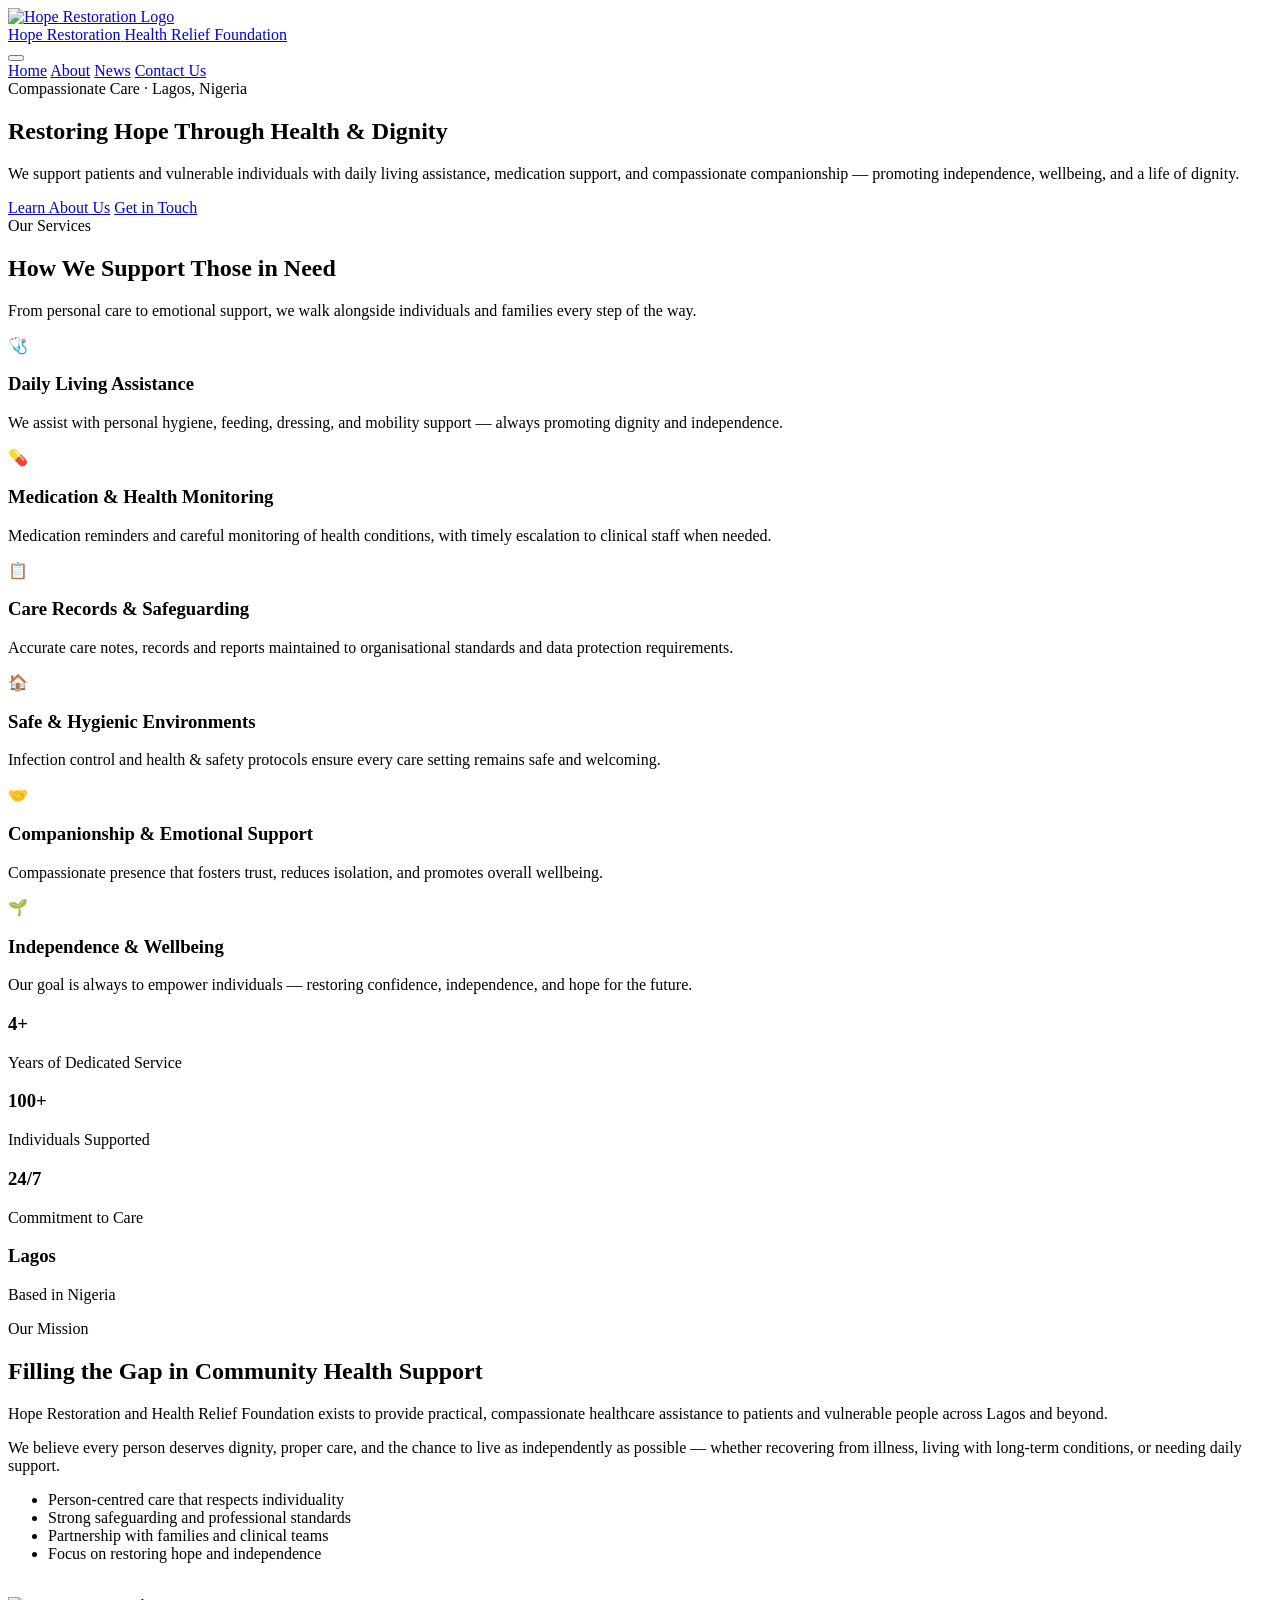
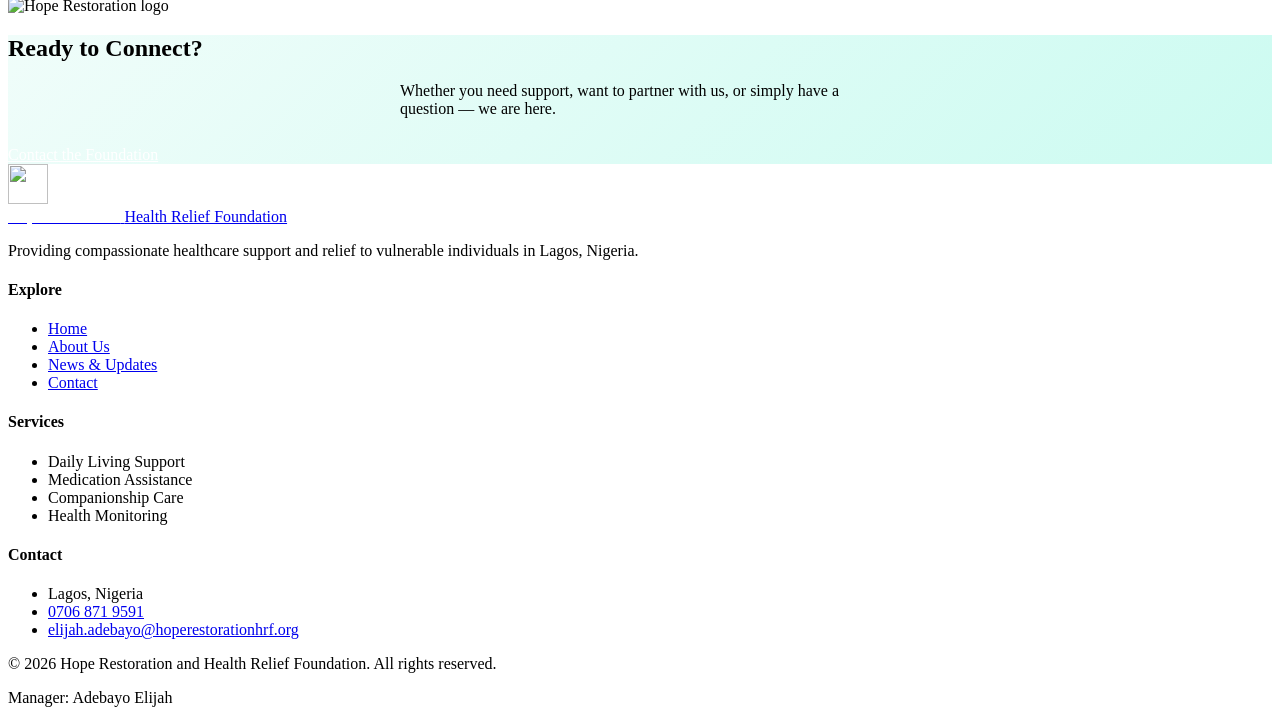
==== index.html @ 892099af "Add main pages: Home and About" ====
<!DOCTYPE html>
<html lang="en">
<head>
  <meta charset="UTF-8" />
  <meta name="viewport" content="width=device-width, initial-scale=1.0" />
  <meta name="description" content="Hope Restoration and Health Relief Foundation - Providing compassionate healthcare support, daily living assistance, and relief for vulnerable individuals in Lagos, Nigeria." />
  <meta name="keywords" content="healthcare, health relief, support worker, Lagos, Nigeria, NGO, care foundation" />
  <title>Hope Restoration & Health Relief Foundation | Home</title>
  <link rel="icon" href="favicon.svg" type="image/svg+xml" />
  <link rel="preconnect" href="https://fonts.googleapis.com" />
  <link rel="preconnect" href="https://fonts.gstatic.com" crossorigin />
  <link href="https://fonts.googleapis.com/css2?family=Inter:wght@400;500;600;700&display=swap" rel="stylesheet" />
  <link rel="stylesheet" href="css/styles.css" />
</head>
<body>
  <!-- Header -->
  <header class="header">
    <div class="container">
      <nav class="nav" aria-label="Main navigation">
        <a href="index.html" class="logo">
          <img src="images/logo.svg" alt="Hope Restoration Logo" width="48" height="48" />
          <div class="logo-text">
            <span>Hope Restoration</span>
            <span>Health Relief Foundation</span>
          </div>
        </a>
        <button class="menu-toggle" aria-label="Toggle menu" aria-expanded="false">
          <span></span><span></span><span></span>
        </button>
        <div class="nav-links">
          <a href="index.html" class="active">Home</a>
          <a href="about.html">About</a>
          <a href="news.html">News</a>
          <a href="contact.html" class="nav-cta">Contact Us</a>
        </div>
      </nav>
    </div>
  </header>

  <!-- Hero -->
  <section class="hero">
    <div class="container">
      <div class="hero-content">
        <span class="hero-badge">Compassionate Care · Lagos, Nigeria</span>
        <h1>Restoring Hope Through Health &amp; Dignity</h1>
        <p>
          We support patients and vulnerable individuals with daily living assistance, 
          medication support, and compassionate companionship — promoting independence, 
          wellbeing, and a life of dignity.
        </p>
        <div class="hero-buttons">
          <a href="about.html" class="btn btn-primary">Learn About Us</a>
          <a href="contact.html" class="btn btn-outline">Get in Touch</a>
        </div>
      </div>
    </div>
  </section>

  <!-- What We Do -->
  <section class="section">
    <div class="container">
      <div class="section-header">
        <span class="eyebrow">Our Services</span>
        <h2>How We Support Those in Need</h2>
        <p>From personal care to emotional support, we walk alongside individuals and families every step of the way.</p>
      </div>
      <div class="cards">
        <article class="card">
          <div class="card-icon" aria-hidden="true">🩺</div>
          <h3>Daily Living Assistance</h3>
          <p>We assist with personal hygiene, feeding, dressing, and mobility support — always promoting dignity and independence.</p>
        </article>
        <article class="card">
          <div class="card-icon" aria-hidden="true">💊</div>
          <h3>Medication &amp; Health Monitoring</h3>
          <p>Medication reminders and careful monitoring of health conditions, with timely escalation to clinical staff when needed.</p>
        </article>
        <article class="card">
          <div class="card-icon" aria-hidden="true">📋</div>
          <h3>Care Records &amp; Safeguarding</h3>
          <p>Accurate care notes, records and reports maintained to organisational standards and data protection requirements.</p>
        </article>
        <article class="card">
          <div class="card-icon" aria-hidden="true">🏠</div>
          <h3>Safe &amp; Hygienic Environments</h3>
          <p>Infection control and health &amp; safety protocols ensure every care setting remains safe and welcoming.</p>
        </article>
        <article class="card">
          <div class="card-icon" aria-hidden="true">🤝</div>
          <h3>Companionship &amp; Emotional Support</h3>
          <p>Compassionate presence that fosters trust, reduces isolation, and promotes overall wellbeing.</p>
        </article>
        <article class="card">
          <div class="card-icon" aria-hidden="true">🌱</div>
          <h3>Independence &amp; Wellbeing</h3>
          <p>Our goal is always to empower individuals — restoring confidence, independence, and hope for the future.</p>
        </article>
      </div>
    </div>
  </section>

  <!-- Stats -->
  <section class="stats">
    <div class="container">
      <div class="stats-grid">
        <div class="stat-item">
          <h3>4+</h3>
          <p>Years of Dedicated Service</p>
        </div>
        <div class="stat-item">
          <h3>100+</h3>
          <p>Individuals Supported</p>
        </div>
        <div class="stat-item">
          <h3>24/7</h3>
          <p>Commitment to Care</p>
        </div>
        <div class="stat-item">
          <h3>Lagos</h3>
          <p>Based in Nigeria</p>
        </div>
      </div>
    </div>
  </section>

  <!-- Mission Preview -->
  <section class="section bg-white">
    <div class="container">
      <div class="mission-grid">
        <div class="mission-content">
          <span class="eyebrow">Our Mission</span>
          <h2>Filling the Gap in Community Health Support</h2>
          <p>
            Hope Restoration and Health Relief Foundation exists to provide practical, 
            compassionate healthcare assistance to patients and vulnerable people across Lagos and beyond.
          </p>
          <p>
            We believe every person deserves dignity, proper care, and the chance to live as independently 
            as possible — whether recovering from illness, living with long-term conditions, or needing daily support.
          </p>
          <ul class="mission-list">
            <li>Person-centred care that respects individuality</li>
            <li>Strong safeguarding and professional standards</li>
            <li>Partnership with families and clinical teams</li>
            <li>Focus on restoring hope and independence</li>
          </ul>
          <a href="about.html" class="btn btn-primary" style="margin-top: 1.5rem; background: var(--primary); color: white;">Our Full Story</a>
        </div>
        <div class="mission-image">
          <img src="images/logo.svg" alt="Hope Restoration logo" width="180" height="180" />
        </div>
      </div>
    </div>
  </section>

  <!-- CTA -->
  <section class="section" style="background: linear-gradient(135deg, #f0fdfa, #ccfbf1);">
    <div class="container text-center">
      <h2>Ready to Connect?</h2>
      <p style="color: var(--text-muted); max-width: 480px; margin: 0.75rem auto 1.75rem;">
        Whether you need support, want to partner with us, or simply have a question — we are here.
      </p>
      <a href="contact.html" class="btn btn-primary" style="background: var(--primary); color: white;">Contact the Foundation</a>
    </div>
  </section>

  <!-- Footer -->
  <footer class="footer">
    <div class="container">
      <div class="footer-grid">
        <div class="footer-brand">
          <a href="index.html" class="logo">
            <img src="images/logo.svg" alt="" width="40" height="40" />
          <div class="logo-text">
              <span style="color: white;">Hope Restoration</span>
              <span>Health Relief Foundation</span>
            </div>
          </a>
          <p>Providing compassionate healthcare support and relief to vulnerable individuals in Lagos, Nigeria.</p>
        </div>
        <div>
          <h4>Explore</h4>
          <ul>
            <li><a href="index.html">Home</a></li>
            <li><a href="about.html">About Us</a></li>
            <li><a href="news.html">News &amp; Updates</a></li>
            <li><a href="contact.html">Contact</a></li>
          </ul>
        </div>
        <div>
          <h4>Services</h4>
          <ul>
            <li>Daily Living Support</li>
            <li>Medication Assistance</li>
            <li>Companionship Care</li>
            <li>Health Monitoring</li>
          </ul>
        </div>
        <div>
          <h4>Contact</h4>
          <ul>
            <li>Lagos, Nigeria</li>
            <li><a href="tel:+2347068719591">0706 871 9591</a></li>
            <li><a href="mailto:elijah.adebayo@hoperestorationhrf.org">elijah.adebayo@hoperestorationhrf.org</a></li>
          </ul>
        </div>
      </div>
      <div class="footer-bottom">
        <p>&copy; 2026 Hope Restoration and Health Relief Foundation. All rights reserved.</p>
        <p>Manager: Adebayo Elijah</p>
      </div>
    </div>
  </footer>

  <script src="js/main.js"></script>
</body>
</html>
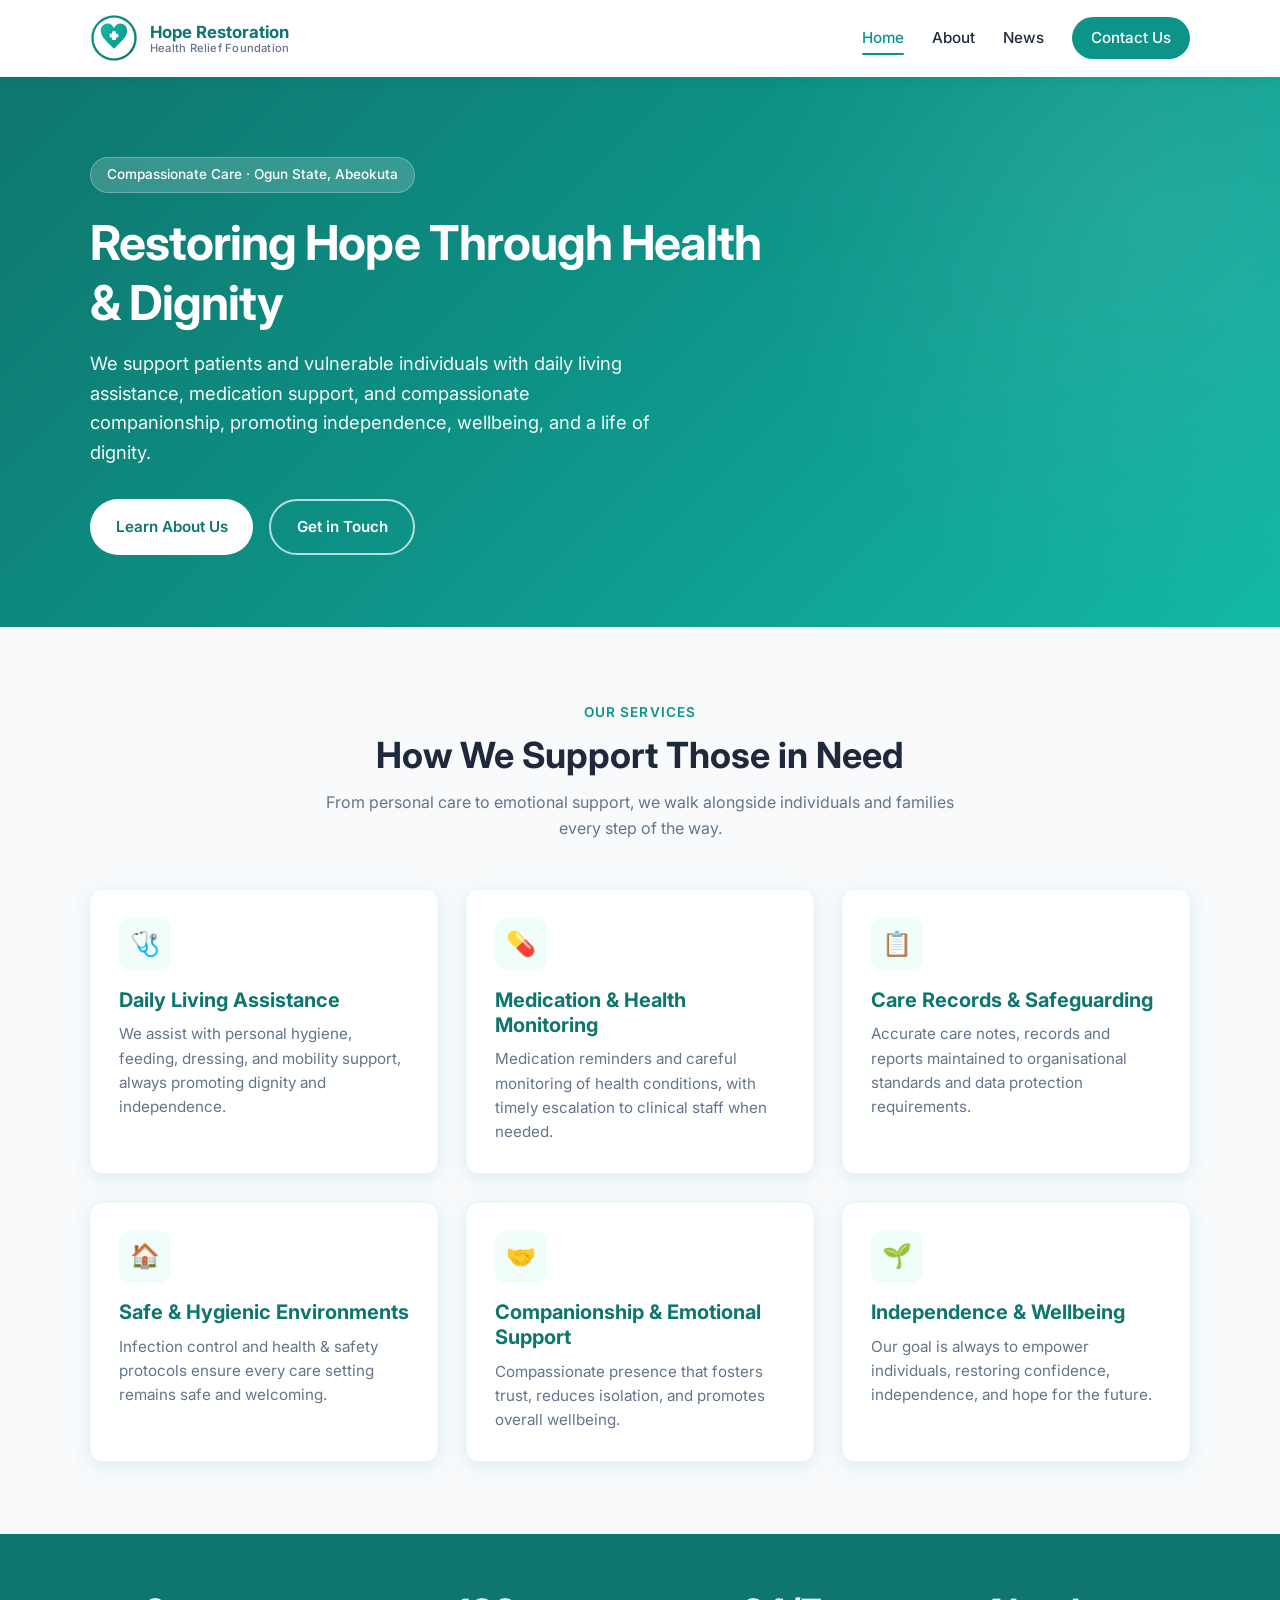
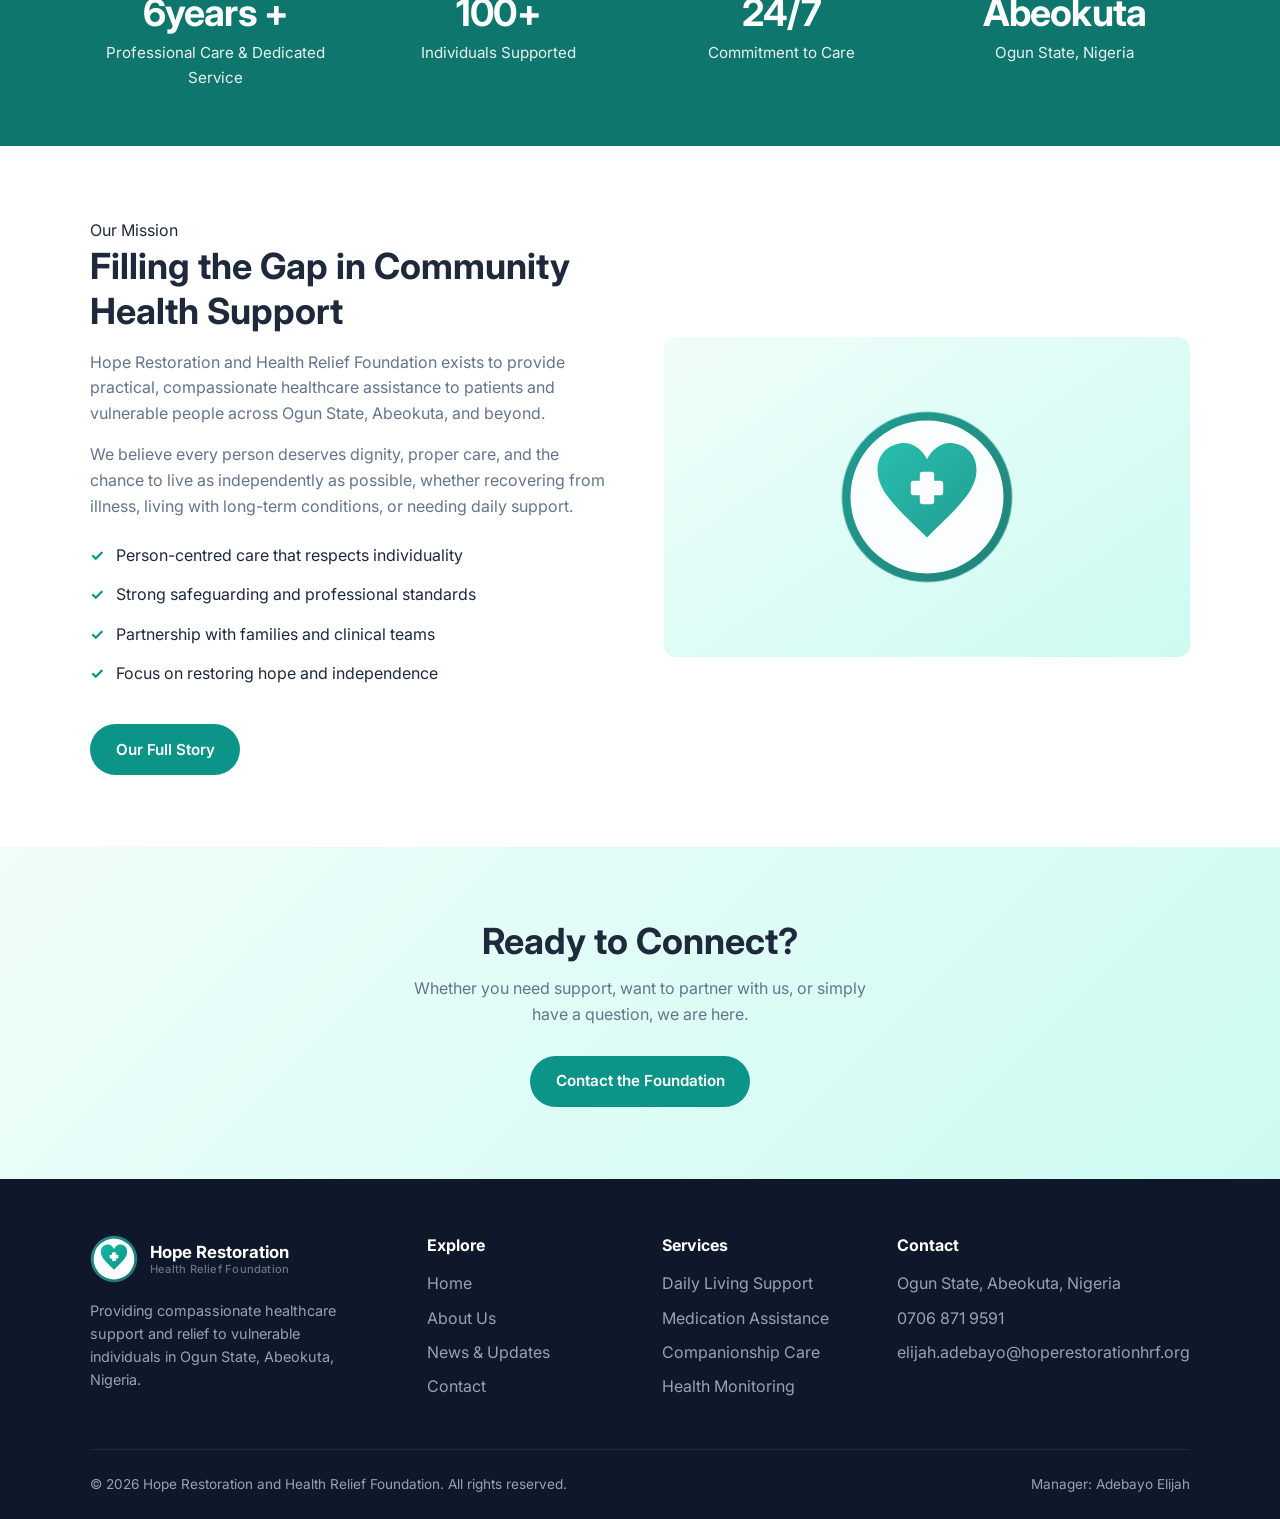
==== commit b352a7b1: "Update location to Ogun State Abeokuta, set professional years to 6years +, remove AI-style em-dashe" ====
--- a/index.html
+++ b/index.html
@@ -3,8 +3,8 @@
 <head>
   <meta charset="UTF-8" />
   <meta name="viewport" content="width=device-width, initial-scale=1.0" />
-  <meta name="description" content="Hope Restoration and Health Relief Foundation - Providing compassionate healthcare support, daily living assistance, and relief for vulnerable individuals in Lagos, Nigeria." />
-  <meta name="keywords" content="healthcare, health relief, support worker, Lagos, Nigeria, NGO, care foundation" />
+  <meta name="description" content="Hope Restoration and Health Relief Foundation: Providing compassionate healthcare support, daily living assistance, and relief for vulnerable individuals in Ogun State, Abeokuta, Nigeria." />
+  <meta name="keywords" content="healthcare, health relief, support worker, Ogun State, Abeokuta, Nigeria, NGO, care foundation" />
   <title>Hope Restoration & Health Relief Foundation | Home</title>
   <link rel="icon" href="favicon.svg" type="image/svg+xml" />
   <link rel="preconnect" href="https://fonts.googleapis.com" />
@@ -41,11 +41,11 @@
   <section class="hero">
     <div class="container">
       <div class="hero-content">
-        <span class="hero-badge">Compassionate Care · Lagos, Nigeria</span>
+        <span class="hero-badge">Compassionate Care · Ogun State, Abeokuta</span>
         <h1>Restoring Hope Through Health &amp; Dignity</h1>
         <p>
           We support patients and vulnerable individuals with daily living assistance, 
-          medication support, and compassionate companionship — promoting independence, 
+          medication support, and compassionate companionship, promoting independence, 
           wellbeing, and a life of dignity.
         </p>
         <div class="hero-buttons">
@@ -68,7 +68,7 @@
         <article class="card">
           <div class="card-icon" aria-hidden="true">🩺</div>
           <h3>Daily Living Assistance</h3>
-          <p>We assist with personal hygiene, feeding, dressing, and mobility support — always promoting dignity and independence.</p>
+          <p>We assist with personal hygiene, feeding, dressing, and mobility support, always promoting dignity and independence.</p>
         </article>
         <article class="card">
           <div class="card-icon" aria-hidden="true">💊</div>
@@ -93,7 +93,7 @@
         <article class="card">
           <div class="card-icon" aria-hidden="true">🌱</div>
           <h3>Independence &amp; Wellbeing</h3>
-          <p>Our goal is always to empower individuals — restoring confidence, independence, and hope for the future.</p>
+          <p>Our goal is always to empower individuals, restoring confidence, independence, and hope for the future.</p>
         </article>
       </div>
     </div>
@@ -104,8 +104,8 @@
     <div class="container">
       <div class="stats-grid">
         <div class="stat-item">
-          <h3>4+</h3>
-          <p>Years of Dedicated Service</p>
+          <h3>6years +</h3>
+          <p>Professional Care &amp; Dedicated Service</p>
         </div>
         <div class="stat-item">
           <h3>100+</h3>
@@ -116,8 +116,8 @@
           <p>Commitment to Care</p>
         </div>
         <div class="stat-item">
-          <h3>Lagos</h3>
-          <p>Based in Nigeria</p>
+          <h3>Abeokuta</h3>
+          <p>Ogun State, Nigeria</p>
         </div>
       </div>
     </div>
@@ -132,11 +132,11 @@
           <h2>Filling the Gap in Community Health Support</h2>
           <p>
             Hope Restoration and Health Relief Foundation exists to provide practical, 
-            compassionate healthcare assistance to patients and vulnerable people across Lagos and beyond.
+            compassionate healthcare assistance to patients and vulnerable people across Ogun State, Abeokuta, and beyond.
           </p>
           <p>
             We believe every person deserves dignity, proper care, and the chance to live as independently 
-            as possible — whether recovering from illness, living with long-term conditions, or needing daily support.
+            as possible, whether recovering from illness, living with long-term conditions, or needing daily support.
           </p>
           <ul class="mission-list">
             <li>Person-centred care that respects individuality</li>
@@ -158,7 +158,7 @@
     <div class="container text-center">
       <h2>Ready to Connect?</h2>
       <p style="color: var(--text-muted); max-width: 480px; margin: 0.75rem auto 1.75rem;">
-        Whether you need support, want to partner with us, or simply have a question — we are here.
+        Whether you need support, want to partner with us, or simply have a question, we are here.
       </p>
       <a href="contact.html" class="btn btn-primary" style="background: var(--primary); color: white;">Contact the Foundation</a>
     </div>
@@ -176,7 +176,7 @@
               <span>Health Relief Foundation</span>
             </div>
           </a>
-          <p>Providing compassionate healthcare support and relief to vulnerable individuals in Lagos, Nigeria.</p>
+          <p>Providing compassionate healthcare support and relief to vulnerable individuals in Ogun State, Abeokuta, Nigeria.</p>
         </div>
         <div>
           <h4>Explore</h4>
@@ -199,7 +199,7 @@
         <div>
           <h4>Contact</h4>
           <ul>
-            <li>Lagos, Nigeria</li>
+            <li>Ogun State, Abeokuta, Nigeria</li>
             <li><a href="tel:+2347068719591">0706 871 9591</a></li>
             <li><a href="mailto:elijah.adebayo@hoperestorationhrf.org">elijah.adebayo@hoperestorationhrf.org</a></li>
           </ul>
--- a/css/styles.css
+++ b/css/styles.css
@@ -0,0 +1,815 @@
+/* Hope Restoration and Health Relief Foundation - Main Styles */
+
+:root {
+  --primary: #0d9488;
+  --primary-dark: #0f766e;
+  --primary-light: #14b8a6;
+  --accent: #f0fdfa;
+  --text: #1e293b;
+  --text-muted: #64748b;
+  --white: #ffffff;
+  --bg: #f8fafc;
+  --shadow: 0 4px 20px rgba(13, 148, 136, 0.12);
+  --shadow-lg: 0 10px 40px rgba(13, 148, 136, 0.15);
+  --radius: 12px;
+  --transition: all 0.3s ease;
+}
+
+* {
+  margin: 0;
+  padding: 0;
+  box-sizing: border-box;
+}
+
+html {
+  scroll-behavior: smooth;
+}
+
+body {
+  font-family: 'Inter', 'Segoe UI', system-ui, -apple-system, sans-serif;
+  color: var(--text);
+  background: var(--bg);
+  line-height: 1.6;
+  overflow-x: hidden;
+}
+
+img {
+  max-width: 100%;
+  height: auto;
+  display: block;
+}
+
+a {
+  text-decoration: none;
+  color: inherit;
+  transition: var(--transition);
+}
+
+ul {
+  list-style: none;
+}
+
+/* Typography */
+h1, h2, h3, h4 {
+  font-weight: 700;
+  line-height: 1.25;
+  color: var(--text);
+}
+
+h1 { font-size: clamp(2rem, 5vw, 3rem); }
+h2 { font-size: clamp(1.6rem, 4vw, 2.25rem); }
+h3 { font-size: 1.25rem; }
+
+.container {
+  width: 100%;
+  max-width: 1140px;
+  margin: 0 auto;
+  padding: 0 1.25rem;
+}
+
+/* Header & Nav */
+.header {
+  background: var(--white);
+  box-shadow: 0 2px 12px rgba(0,0,0,0.06);
+  position: sticky;
+  top: 0;
+  z-index: 1000;
+}
+
+.nav {
+  display: flex;
+  align-items: center;
+  justify-content: space-between;
+  padding: 0.9rem 0;
+  gap: 1rem;
+}
+
+.logo {
+  display: flex;
+  align-items: center;
+  gap: 0.75rem;
+  font-weight: 700;
+  font-size: 1.1rem;
+  color: var(--primary-dark);
+}
+
+.logo img {
+  width: 48px;
+  height: 48px;
+}
+
+.logo-text {
+  display: flex;
+  flex-direction: column;
+  line-height: 1.2;
+}
+
+.logo-text span:first-child {
+  font-size: 1.05rem;
+}
+
+.logo-text span:last-child {
+  font-size: 0.7rem;
+  font-weight: 500;
+  color: var(--text-muted);
+  letter-spacing: 0.02em;
+}
+
+.nav-links {
+  display: flex;
+  align-items: center;
+  gap: 1.75rem;
+}
+
+.nav-links a {
+  font-weight: 500;
+  font-size: 0.95rem;
+  color: var(--text);
+  position: relative;
+}
+
+.nav-links a:hover,
+.nav-links a.active {
+  color: var(--primary);
+}
+
+.nav-links a.active::after,
+.nav-links a:hover::after {
+  content: '';
+  position: absolute;
+  bottom: -4px;
+  left: 0;
+  width: 100%;
+  height: 2px;
+  background: var(--primary);
+  border-radius: 2px;
+}
+
+.nav-cta {
+  background: var(--primary);
+  color: var(--white) !important;
+  padding: 0.55rem 1.2rem;
+  border-radius: 50px;
+  font-weight: 600;
+}
+
+.nav-cta:hover {
+  background: var(--primary-dark);
+  transform: translateY(-1px);
+}
+
+.nav-cta::after {
+  display: none !important;
+}
+
+.menu-toggle {
+  display: none;
+  flex-direction: column;
+  gap: 5px;
+  background: none;
+  border: none;
+  cursor: pointer;
+  padding: 4px;
+}
+
+.menu-toggle span {
+  width: 24px;
+  height: 2.5px;
+  background: var(--text);
+  border-radius: 2px;
+  transition: var(--transition);
+}
+
+/* Hero */
+.hero {
+  background: linear-gradient(135deg, #0f766e 0%, #0d9488 50%, #14b8a6 100%);
+  color: var(--white);
+  padding: 5rem 0 4.5rem;
+  position: relative;
+  overflow: hidden;
+}
+
+.hero::before {
+  content: '';
+  position: absolute;
+  top: -50%;
+  right: -20%;
+  width: 60%;
+  height: 150%;
+  background: radial-gradient(circle, rgba(255,255,255,0.08) 0%, transparent 70%);
+  pointer-events: none;
+}
+
+.hero-content {
+  position: relative;
+  z-index: 1;
+  max-width: 700px;
+}
+
+.hero-badge {
+  display: inline-block;
+  background: rgba(255,255,255,0.18);
+  backdrop-filter: blur(8px);
+  padding: 0.4rem 1rem;
+  border-radius: 50px;
+  font-size: 0.85rem;
+  font-weight: 500;
+  margin-bottom: 1.25rem;
+  border: 1px solid rgba(255,255,255,0.25);
+}
+
+.hero h1 {
+  color: var(--white);
+  margin-bottom: 1rem;
+  letter-spacing: -0.02em;
+}
+
+.hero p {
+  font-size: 1.15rem;
+  opacity: 0.95;
+  margin-bottom: 2rem;
+  max-width: 560px;
+}
+
+.hero-buttons {
+  display: flex;
+  flex-wrap: wrap;
+  gap: 1rem;
+}
+
+.btn {
+  display: inline-flex;
+  align-items: center;
+  gap: 0.5rem;
+  padding: 0.85rem 1.6rem;
+  border-radius: 50px;
+  font-weight: 600;
+  font-size: 0.95rem;
+  border: none;
+  cursor: pointer;
+  transition: var(--transition);
+}
+
+.btn-primary {
+  background: var(--white);
+  color: var(--primary-dark);
+}
+
+.btn-primary:hover {
+  transform: translateY(-2px);
+  box-shadow: 0 8px 25px rgba(0,0,0,0.15);
+}
+
+.btn-outline {
+  background: transparent;
+  color: var(--white);
+  border: 2px solid rgba(255,255,255,0.7);
+}
+
+.btn-outline:hover {
+  background: rgba(255,255,255,0.12);
+  border-color: var(--white);
+}
+
+/* Sections */
+.section {
+  padding: 4.5rem 0;
+}
+
+.section-header {
+  text-align: center;
+  max-width: 640px;
+  margin: 0 auto 3rem;
+}
+
+.section-header .eyebrow {
+  display: inline-block;
+  color: var(--primary);
+  font-weight: 600;
+  font-size: 0.85rem;
+  text-transform: uppercase;
+  letter-spacing: 0.08em;
+  margin-bottom: 0.6rem;
+}
+
+.section-header p {
+  color: var(--text-muted);
+  margin-top: 0.75rem;
+}
+
+/* Cards grid */
+.cards {
+  display: grid;
+  grid-template-columns: repeat(auto-fit, minmax(280px, 1fr));
+  gap: 1.75rem;
+}
+
+.card {
+  background: var(--white);
+  border-radius: var(--radius);
+  padding: 1.75rem;
+  box-shadow: var(--shadow);
+  transition: var(--transition);
+  border: 1px solid rgba(13, 148, 136, 0.08);
+}
+
+.card:hover {
+  transform: translateY(-4px);
+  box-shadow: var(--shadow-lg);
+}
+
+.card-icon {
+  width: 52px;
+  height: 52px;
+  background: var(--accent);
+  border-radius: 12px;
+  display: flex;
+  align-items: center;
+  justify-content: center;
+  margin-bottom: 1.1rem;
+  color: var(--primary);
+  font-size: 1.5rem;
+}
+
+.card h3 {
+  margin-bottom: 0.6rem;
+  color: var(--primary-dark);
+}
+
+.card p {
+  color: var(--text-muted);
+  font-size: 0.95rem;
+}
+
+/* Stats */
+.stats {
+  background: var(--primary-dark);
+  color: var(--white);
+  padding: 3.5rem 0;
+}
+
+.stats-grid {
+  display: grid;
+  grid-template-columns: repeat(auto-fit, minmax(180px, 1fr));
+  gap: 2rem;
+  text-align: center;
+}
+
+.stat-item h3 {
+  font-size: clamp(1.85rem, 3.2vw, 2.35rem);
+  font-weight: 700;
+  color: var(--white);
+  margin-bottom: 0.3rem;
+  letter-spacing: -0.02em;
+}
+
+.stat-item p {
+  opacity: 0.9;
+  font-size: 0.95rem;
+}
+
+/* About preview / Mission */
+.mission-grid {
+  display: grid;
+  grid-template-columns: 1fr 1fr;
+  gap: 3rem;
+  align-items: center;
+}
+
+.mission-content h2 {
+  margin-bottom: 1rem;
+}
+
+.mission-content p {
+  color: var(--text-muted);
+  margin-bottom: 1rem;
+}
+
+.mission-list {
+  margin-top: 1.5rem;
+}
+
+.mission-list li {
+  display: flex;
+  align-items: flex-start;
+  gap: 0.75rem;
+  margin-bottom: 0.85rem;
+  color: var(--text);
+}
+
+.mission-list li::before {
+  content: '✓';
+  color: var(--primary);
+  font-weight: 700;
+  flex-shrink: 0;
+}
+
+.mission-image {
+  background: linear-gradient(145deg, var(--accent), #ccfbf1);
+  border-radius: var(--radius);
+  padding: 2.5rem;
+  display: flex;
+  align-items: center;
+  justify-content: center;
+  min-height: 320px;
+}
+
+.mission-image img {
+  width: 180px;
+  opacity: 0.9;
+}
+
+/* News cards */
+.news-card {
+  overflow: hidden;
+  padding: 0;
+}
+
+.news-card .news-img {
+  height: 180px;
+  background: linear-gradient(135deg, var(--primary-light), var(--primary));
+  display: flex;
+  align-items: center;
+  justify-content: center;
+  color: white;
+  font-size: 2.5rem;
+}
+
+.news-card .news-body {
+  padding: 1.5rem;
+}
+
+.news-meta {
+  font-size: 0.8rem;
+  color: var(--text-muted);
+  margin-bottom: 0.5rem;
+}
+
+.news-card h3 {
+  margin-bottom: 0.5rem;
+  font-size: 1.15rem;
+}
+
+.news-card a.read-more {
+  color: var(--primary);
+  font-weight: 600;
+  font-size: 0.9rem;
+  display: inline-flex;
+  align-items: center;
+  gap: 0.3rem;
+  margin-top: 0.75rem;
+}
+
+.news-card a.read-more:hover {
+  gap: 0.5rem;
+}
+
+/* Contact */
+.contact-grid {
+  display: grid;
+  grid-template-columns: 1fr 1.2fr;
+  gap: 2.5rem;
+}
+
+.contact-info {
+  background: var(--white);
+  border-radius: var(--radius);
+  padding: 2rem;
+  box-shadow: var(--shadow);
+}
+
+.contact-item {
+  display: flex;
+  gap: 1rem;
+  margin-bottom: 1.5rem;
+  align-items: flex-start;
+}
+
+.contact-item:last-child {
+  margin-bottom: 0;
+}
+
+.contact-icon {
+  width: 44px;
+  height: 44px;
+  background: var(--accent);
+  border-radius: 10px;
+  display: flex;
+  align-items: center;
+  justify-content: center;
+  color: var(--primary);
+  flex-shrink: 0;
+  font-size: 1.2rem;
+}
+
+.contact-item h4 {
+  font-size: 0.95rem;
+  margin-bottom: 0.2rem;
+}
+
+.contact-item p,
+.contact-item a {
+  color: var(--text-muted);
+  font-size: 0.95rem;
+}
+
+.contact-item a:hover {
+  color: var(--primary);
+}
+
+.contact-form {
+  background: var(--white);
+  border-radius: var(--radius);
+  padding: 2rem;
+  box-shadow: var(--shadow);
+}
+
+.form-group {
+  margin-bottom: 1.25rem;
+}
+
+.form-group label {
+  display: block;
+  font-weight: 500;
+  font-size: 0.9rem;
+  margin-bottom: 0.4rem;
+  color: var(--text);
+}
+
+.form-group input,
+.form-group textarea,
+.form-group select {
+  width: 100%;
+  padding: 0.75rem 1rem;
+  border: 1.5px solid #e2e8f0;
+  border-radius: 8px;
+  font-size: 0.95rem;
+  font-family: inherit;
+  transition: var(--transition);
+  background: #f8fafc;
+}
+
+.form-group input:focus,
+.form-group textarea:focus,
+.form-group select:focus {
+  outline: none;
+  border-color: var(--primary);
+  background: var(--white);
+  box-shadow: 0 0 0 3px rgba(13, 148, 136, 0.12);
+}
+
+.form-group textarea {
+  min-height: 130px;
+  resize: vertical;
+}
+
+.btn-submit {
+  background: var(--primary);
+  color: var(--white);
+  width: 100%;
+  justify-content: center;
+  padding: 0.9rem;
+}
+
+.btn-submit:hover {
+  background: var(--primary-dark);
+}
+
+/* Footer */
+.footer {
+  background: #0f172a;
+  color: #94a3b8;
+  padding: 3.5rem 0 1.5rem;
+}
+
+.footer-grid {
+  display: grid;
+  grid-template-columns: 1.5fr 1fr 1fr 1fr;
+  gap: 2rem;
+  margin-bottom: 2.5rem;
+}
+
+.footer-brand .logo {
+  color: var(--white);
+  margin-bottom: 1rem;
+}
+
+.footer-brand p {
+  font-size: 0.9rem;
+  max-width: 280px;
+  line-height: 1.6;
+}
+
+.footer h4 {
+  color: var(--white);
+  font-size: 1rem;
+  margin-bottom: 1rem;
+}
+
+.footer ul li {
+  margin-bottom: 0.55rem;
+}
+
+.footer a:hover {
+  color: var(--primary-light);
+}
+
+.footer-bottom {
+  border-top: 1px solid #1e293b;
+  padding-top: 1.5rem;
+  display: flex;
+  justify-content: space-between;
+  align-items: center;
+  flex-wrap: wrap;
+  gap: 1rem;
+  font-size: 0.85rem;
+}
+
+/* Page hero (inner pages) */
+.page-hero {
+  background: linear-gradient(135deg, #0f766e, #0d9488);
+  color: white;
+  padding: 3.5rem 0 3rem;
+  text-align: center;
+}
+
+.page-hero h1 {
+  color: white;
+  margin-bottom: 0.5rem;
+}
+
+.page-hero p {
+  opacity: 0.9;
+  max-width: 520px;
+  margin: 0 auto;
+}
+
+/* Timeline for history */
+.timeline {
+  position: relative;
+  max-width: 700px;
+  margin: 0 auto;
+  padding-left: 2rem;
+}
+
+.timeline::before {
+  content: '';
+  position: absolute;
+  left: 0;
+  top: 0;
+  bottom: 0;
+  width: 3px;
+  background: var(--primary);
+  border-radius: 3px;
+}
+
+.timeline-item {
+  position: relative;
+  padding-bottom: 2rem;
+  padding-left: 1.5rem;
+}
+
+.timeline-item::before {
+  content: '';
+  position: absolute;
+  left: -2rem;
+  top: 0.3rem;
+  width: 14px;
+  height: 14px;
+  background: var(--primary);
+  border-radius: 50%;
+  border: 3px solid var(--white);
+  box-shadow: 0 0 0 3px var(--primary);
+  transform: translateX(-50%);
+}
+
+.timeline-item .year {
+  font-weight: 700;
+  color: var(--primary);
+  font-size: 0.9rem;
+  margin-bottom: 0.3rem;
+}
+
+.timeline-item h3 {
+  margin-bottom: 0.4rem;
+}
+
+.timeline-item p {
+  color: var(--text-muted);
+  font-size: 0.95rem;
+}
+
+/* Team */
+.team-grid {
+  display: grid;
+  grid-template-columns: repeat(auto-fit, minmax(240px, 1fr));
+  gap: 1.75rem;
+}
+
+.team-card {
+  text-align: center;
+  background: var(--white);
+  border-radius: var(--radius);
+  padding: 2rem 1.5rem;
+  box-shadow: var(--shadow);
+}
+
+.team-avatar {
+  width: 90px;
+  height: 90px;
+  background: linear-gradient(135deg, var(--primary-light), var(--primary-dark));
+  border-radius: 50%;
+  margin: 0 auto 1rem;
+  display: flex;
+  align-items: center;
+  justify-content: center;
+  color: white;
+  font-size: 2rem;
+  font-weight: 700;
+}
+
+.team-card h3 {
+  margin-bottom: 0.25rem;
+}
+
+.team-card .role {
+  color: var(--primary);
+  font-size: 0.9rem;
+  font-weight: 500;
+  margin-bottom: 0.75rem;
+}
+
+.team-card p {
+  color: var(--text-muted);
+  font-size: 0.9rem;
+}
+
+/* Responsive */
+@media (max-width: 900px) {
+  .mission-grid,
+  .contact-grid {
+    grid-template-columns: 1fr;
+  }
+
+  .footer-grid {
+    grid-template-columns: 1fr 1fr;
+  }
+
+  .mission-image {
+    min-height: 240px;
+  }
+}
+
+@media (max-width: 768px) {
+  .menu-toggle {
+    display: flex;
+  }
+
+  .nav-links {
+    position: fixed;
+    top: 70px;
+    left: 0;
+    right: 0;
+    background: var(--white);
+    flex-direction: column;
+    padding: 1.5rem;
+    gap: 1rem;
+    box-shadow: 0 10px 30px rgba(0,0,0,0.1);
+    transform: translateY(-120%);
+    opacity: 0;
+    pointer-events: none;
+    transition: var(--transition);
+  }
+
+  .nav-links.open {
+    transform: translateY(0);
+    opacity: 1;
+    pointer-events: auto;
+  }
+
+  .nav-cta {
+    width: 100%;
+    text-align: center;
+    justify-content: center;
+  }
+
+  .hero {
+    padding: 3.5rem 0 3rem;
+  }
+
+  .footer-grid {
+    grid-template-columns: 1fr;
+  }
+
+  .footer-bottom {
+    flex-direction: column;
+    text-align: center;
+  }
+}
+
+/* Utilities */
+.text-center { text-align: center; }
+.mt-1 { margin-top: 0.5rem; }
+.mt-2 { margin-top: 1rem; }
+.mb-2 { margin-bottom: 1rem; }
+.bg-white { background: var(--white); }
